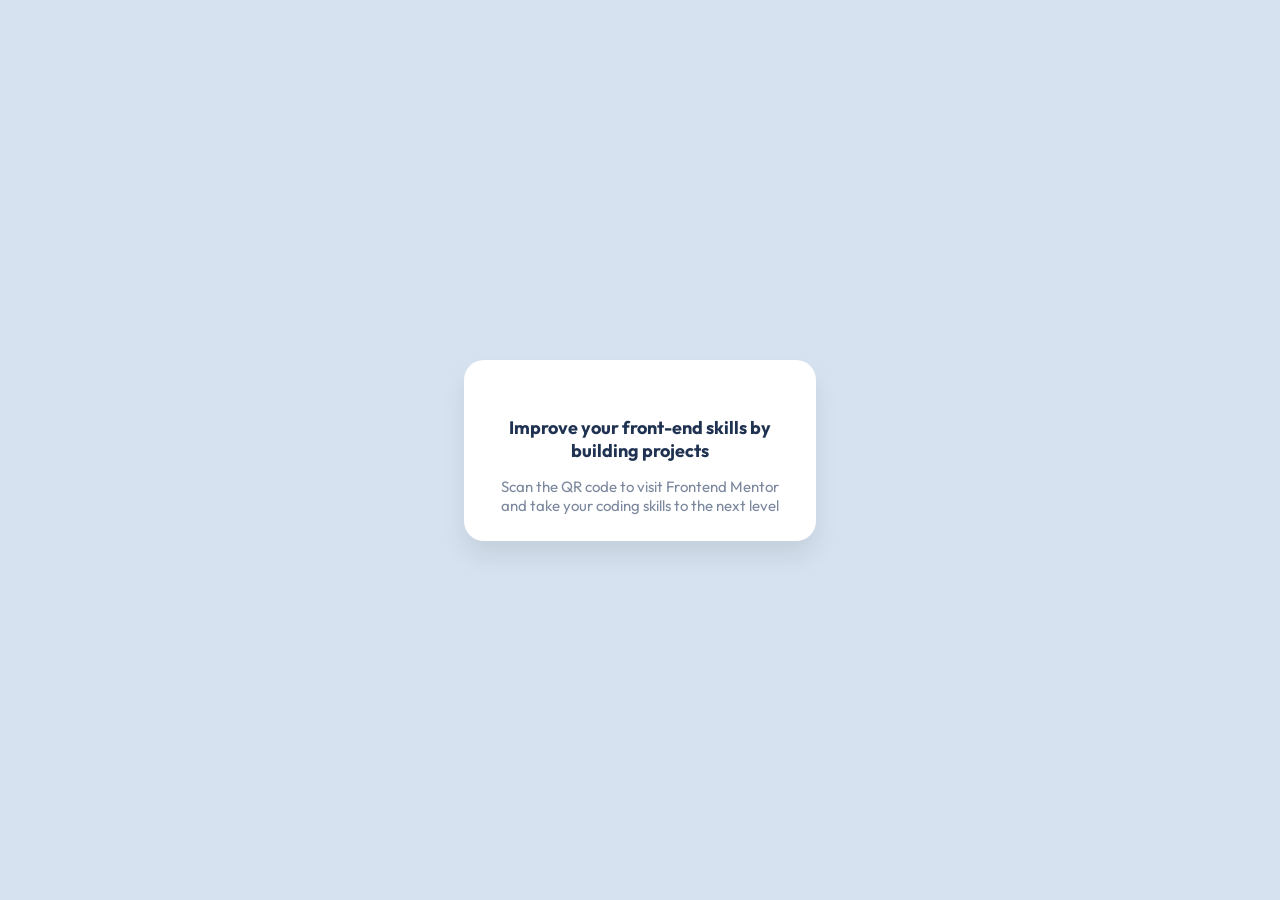
==== design/qrcode.html @ efa8901f "Create qrcode.html" ====
<!doctype html>
<html lang="en">
  <head>
    <meta charset="UTF-8" />
    <meta name="viewport" content="width=device-width, initial-scale=1.0" />
    <link href="https://fonts.googleapis.com/css2?family=Outfit:wght@400;700&display=swap" rel="stylesheet">
    <title>QR Code</title>
    <style>
      body {
        display: flex;
        justify-content: center;
        align-items: center;
        min-height: 100vh;
        margin: 0;
        background-color: hsl(212, 45%, 89%);
        font-family: "Outfit", sans-serif;
      }

      .container {
        background-color: white;
        width: 320px;
        border-radius: 20px;
        padding: 16px;
        box-shadow: 0 15px 25px rgba(0, 0, 0, 0.08);
      }

      .qrcode {
        text-align: center;
      }

      .qrcode img {
        width: 100%;
        border-radius: 10px;
      }

      .qrcode h1 {
        font-size: 18px;
        color: hsl(218, 44%, 22%);
        margin: 20px 0 15px;
        font-weight: 700;
      }

      .qrcode p {
        font-size: 15px;
        color: hsl(220, 15%, 55%);
        margin: 0 10px 10px;
      }
    </style>
  </head>
  <body>
    <div class="container">
      <div class="qrcode">
        <img src="../images/image-qr-code.png" alt="" />
        <h1>Improve your front-end skills by building projects</h1>
        <p>
          Scan the QR code to visit Frontend Mentor and take your coding skills
          to the next level
        </p>
      </div>
    </div>
  </body>
</html>
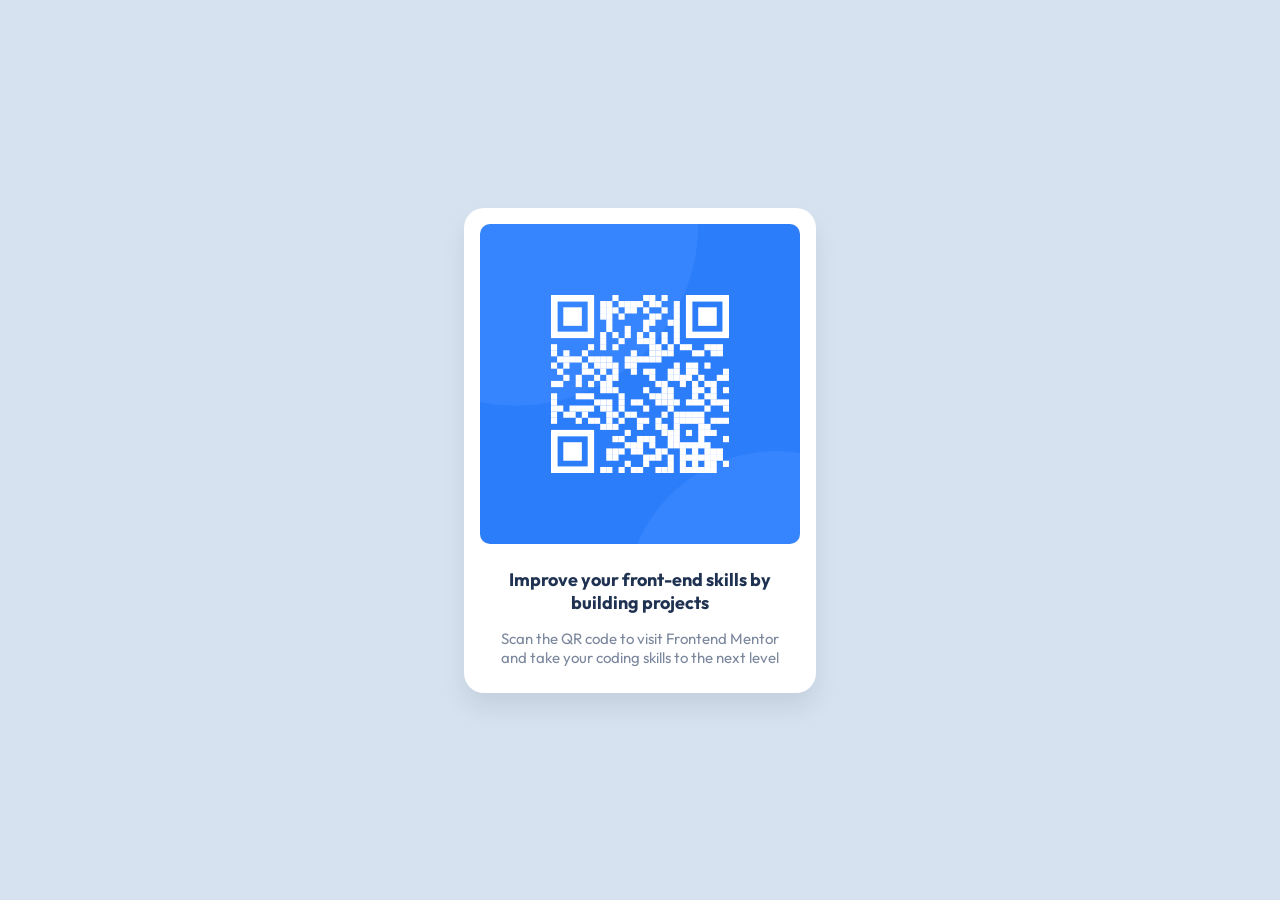
==== commit 72e8e8ec: "Update qrcode.html" ====
--- a/design/qrcode.html
+++ b/design/qrcode.html
@@ -3,49 +3,10 @@
   <head>
     <meta charset="UTF-8" />
     <meta name="viewport" content="width=device-width, initial-scale=1.0" />
+    <title>QR Code</title>
     <link href="https://fonts.googleapis.com/css2?family=Outfit:wght@400;700&display=swap" rel="stylesheet">
-    <title>QR Code</title>
-    <style>
-      body {
-        display: flex;
-        justify-content: center;
-        align-items: center;
-        min-height: 100vh;
-        margin: 0;
-        background-color: hsl(212, 45%, 89%);
-        font-family: "Outfit", sans-serif;
-      }
-
-      .container {
-        background-color: white;
-        width: 320px;
-        border-radius: 20px;
-        padding: 16px;
-        box-shadow: 0 15px 25px rgba(0, 0, 0, 0.08);
-      }
-
-      .qrcode {
-        text-align: center;
-      }
-
-      .qrcode img {
-        width: 100%;
-        border-radius: 10px;
-      }
-
-      .qrcode h1 {
-        font-size: 18px;
-        color: hsl(218, 44%, 22%);
-        margin: 20px 0 15px;
-        font-weight: 700;
-      }
-
-      .qrcode p {
-        font-size: 15px;
-        color: hsl(220, 15%, 55%);
-        margin: 0 10px 10px;
-      }
-    </style>
+    <link rel="stylesheet" href="style.css" />
+    
   </head>
   <body>
     <div class="container">
--- a/design/style.css
+++ b/design/style.css
@@ -0,0 +1,39 @@
+body {
+  display: flex;
+  justify-content: center;
+  align-items: center;
+  min-height: 100vh;
+  margin: 0;
+  background-color: hsl(212, 45%, 89%);
+  font-family: "Outfit", sans-serif;
+}
+
+.container {
+  background-color: white;
+  width: 320px;
+  border-radius: 20px;
+  padding: 16px;
+  box-shadow: 0 15px 25px rgba(0, 0, 0, 0.08);
+}
+
+.qrcode {
+  text-align: center;
+}
+
+.qrcode img {
+  width: 100%;
+  border-radius: 10px;
+}
+
+.qrcode h1 {
+  font-size: 18px;
+  color: hsl(218, 44%, 22%);
+  margin: 20px 0 15px;
+  font-weight: 700;
+}
+
+.qrcode p {
+  font-size: 15px;
+  color: hsl(220, 15%, 55%);
+  margin: 0 10px 10px;
+}
